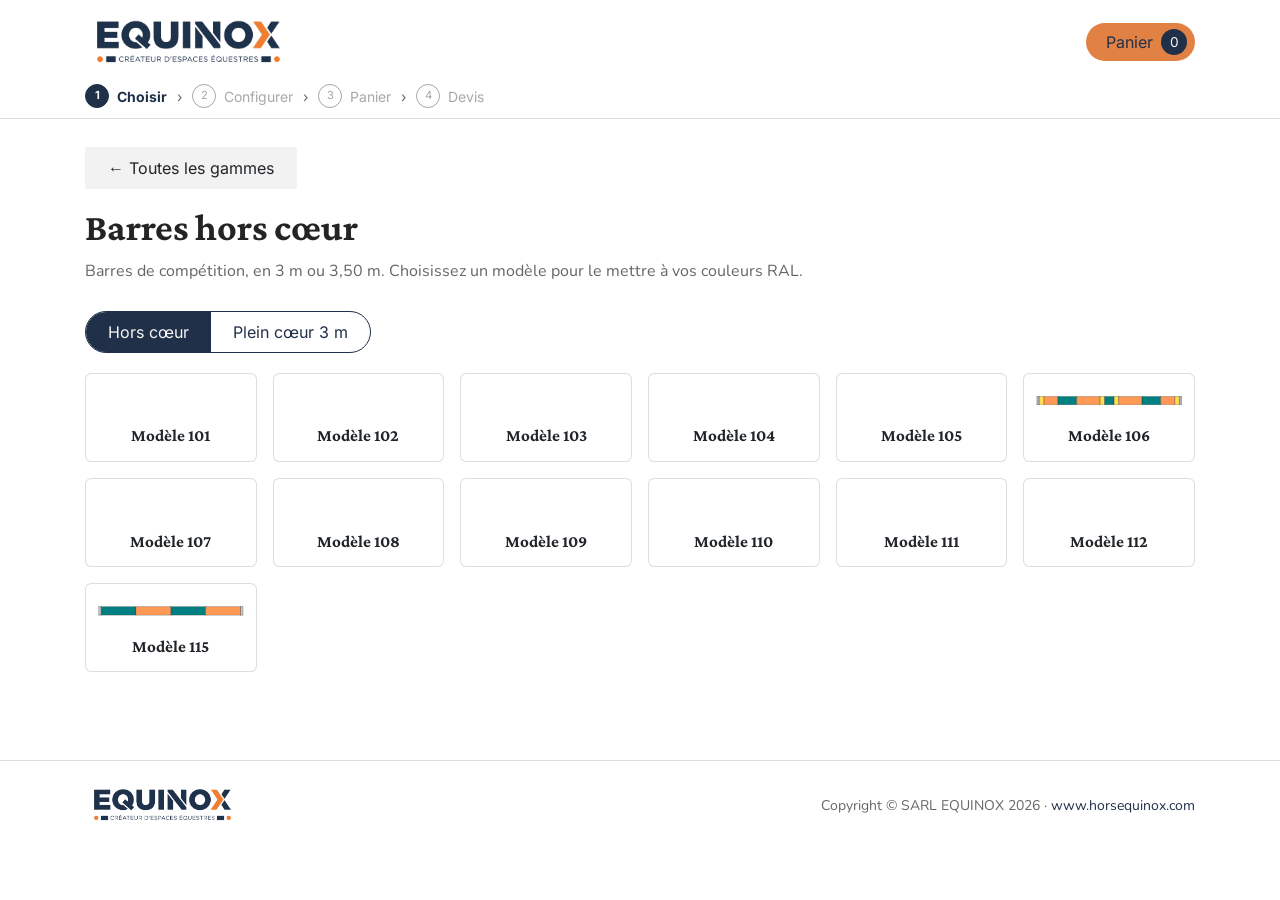
==== catalogue.html @ 30e72b15 "Catalogue par gamme (catalogue.html) et page sur-mesure.html ; l'accueil ne garde que les tuiles cat" ====
<!DOCTYPE html>
<html lang="fr">

<head>
    <meta charset="UTF-8">
    <title>EQUINOX - Catalogue des barres hors cœur</title>
    <meta name="viewport" content="width=device-width, initial-scale=1.0">
    <meta name="description" content="Catalogue des barres d'obstacles EQUINOX : choisissez un modèle de barre hors cœur ou plein cœur 3 m, puis personnalisez ses couleurs RAL.">
    <link rel="icon" href="img/icone-equinox.png" type="image/png">
    <link rel="stylesheet" href="css/site.css">
    <script src="js/layout.js" defer></script>
    <style>
        /* Catalogue d'une gamme (catalogue.html?gamme=hors-coeur ou plein-coeur) : sélecteur de
           gamme, puis grille compacte de vignettes. */

        /* Sélecteur de gamme : deux boutons accolés, celui de la gamme affichée est marine. */
        .gamme-switch {
            display: inline-flex;
            max-width: 100%;
            margin-bottom: 20px;
            border: 1px solid var(--color-dark);
            border-radius: var(--radius-pill);
            overflow: hidden;
            font-family: var(--font-family-ui);
        }

        .gamme-switch-btn {
            padding: 8px 22px;
            color: var(--color-dark);
            text-align: center;
            text-decoration: none;
            transition: background-color var(--transition), color var(--transition);
        }

        .gamme-switch-btn:hover {
            background: var(--color-grey-dark);
        }

        .gamme-switch-btn[aria-current="page"] {
            background: var(--color-dark);
            color: var(--color-text-on-dark);
        }

        /* Grille : 6 vignettes par ligne sur grand écran, 2 sur téléphone. */
        .catalog {
            display: grid;
            grid-template-columns: repeat(6, minmax(0, 1fr));
            gap: 16px;
        }

        .catalog-item {
            display: block;
            padding: 22px 12px 12px;
            background: var(--color-white);
            border: 1px solid var(--color-border-light);
            border-radius: var(--radius);
            text-align: center;
            text-decoration: none;
            color: inherit;
            transition: transform var(--transition), box-shadow var(--transition), border-color var(--transition);
        }

        .catalog-item:hover,
        .catalog-item:focus-visible {
            transform: translateY(-2px);
            box-shadow: var(--shadow-card);
            border-color: transparent;
        }

        .catalog-name {
            display: block;
            margin-top: 18px;
            font-family: var(--font-family-headings);
            font-weight: var(--font-weight-headings);
            font-size: 1.0625em;
            color: var(--color-text);
        }

        @media (max-width: 1100px) {
            .catalog {
                grid-template-columns: repeat(4, minmax(0, 1fr));
            }
        }

        @media (max-width: 768px) {
            .catalog {
                grid-template-columns: repeat(3, minmax(0, 1fr));
                gap: 12px;
            }
            .gamme-switch {
                display: flex;
            }
            .gamme-switch-btn {
                flex: 1 1 0;
                padding: 8px 10px;
            }
        }

        @media (max-width: 520px) {
            .catalog {
                grid-template-columns: repeat(2, minmax(0, 1fr));
            }
            .catalog-item {
                padding: 18px 10px 10px;
            }
            .catalog-name {
                margin-top: 14px;
            }
        }
    </style>
</head>

<body>
    <section class="page-intro">
        <a href="index.html" class="btn btn-neutral">← Toutes les gammes</a>
        <h1 id="gammeTitle">Barres hors cœur</h1>
        <p id="gammeIntro">Barres de compétition, en 3&nbsp;m ou 3,50&nbsp;m. Choisissez un modèle pour le mettre à vos couleurs RAL.</p>
    </section>

    <main class="container">
        <nav class="gamme-switch" aria-label="Gamme affichée">
            <a class="gamme-switch-btn" href="catalogue.html?gamme=hors-coeur" data-gamme="hors-coeur" aria-current="page">Hors cœur</a>
            <a class="gamme-switch-btn" href="catalogue.html?gamme=plein-coeur" data-gamme="plein-coeur">Plein cœur 3&nbsp;m</a>
        </nav>

        <div class="catalog" id="catalog"></div>
    </main>

    <!-- js/cart.js : liste des modèles de chaque gamme (CATALOGUE). -->
    <script src="js/cart.js"></script>
    <script>
        // Gamme demandée dans l'adresse ; hors cœur si elle est absente ou inconnue.
        const requested = new URLSearchParams(window.location.search).get("gamme");
        const gamme = CATALOGUE[requested] ? requested : HORS_COEUR;
        const range = CATALOGUE[gamme];

        document.title = `EQUINOX - Catalogue des ${range.label.toLowerCase()}`;
        document.getElementById("gammeTitle").textContent = range.label;
        document.getElementById("gammeIntro").textContent = range.intro;
        document.querySelectorAll(".gamme-switch-btn").forEach(button => {
            if (button.dataset.gamme === gamme) button.setAttribute("aria-current", "page");
            else button.removeAttribute("aria-current");
        });

        // Une vignette par modèle : la première vue de la barre (.bar-view, css/site.css) et son nom.
        document.getElementById("catalog").innerHTML = range.models.map(model => `
            <a class="catalog-item" href="config.html?model=${model}&amp;gamme=${gamme}">
                <span class="bar-view"><img src="Bar_V${model}.svg" alt=""></span>
                <span class="catalog-name">Modèle ${model}</span>
            </a>`).join("");
    </script>
</body>

</html>
---- css/site.css ----
/* Styles communs aux pages du configurateur EQUINOX (accueil, catalogue, sur mesure, configurateurs,
   panier, devis).
   Chaque page garde dans son propre <style>, après ce fichier, ce qui lui est propre et ses
   écarts par rapport aux valeurs ci-dessous. Le thème (couleurs, police) se règle dans :root. */

/* Polices embarquées (fonts/, licence SIL OFL 1.1, voir DESIGN.md § 4) : aucun appel réseau.
   Nunito et Inter sont des polices variables (un fichier couvre toutes les graisses). */

@font-face {
    font-family: 'Nunito';
    font-style: normal;
    font-weight: 300 700;
    font-display: swap;
    src: url('../fonts/nunito.woff2') format('woff2');
}

@font-face {
    font-family: 'Crimson Pro';
    font-style: normal;
    font-weight: 700;
    font-display: swap;
    src: url('../fonts/crimson-pro-700.woff2') format('woff2');
}

@font-face {
    font-family: 'Crimson Pro';
    font-style: italic;
    font-weight: 700;
    font-display: swap;
    src: url('../fonts/crimson-pro-700italic.woff2') format('woff2');
}

@font-face {
    font-family: 'Inter';
    font-style: normal;
    font-weight: 400 700;
    font-display: swap;
    src: url('../fonts/inter.woff2') format('woff2');
}

:root {
    /* Polices embarquées (fonts/, voir DESIGN.md § 4) */
    --font-family: 'Nunito', 'Segoe UI', Tahoma, Arial, sans-serif;
    --font-family-headings: 'Crimson Pro', Georgia, 'Times New Roman', serif;
    --font-family-ui: 'Inter', 'Segoe UI', Tahoma, Arial, sans-serif;   /* menu, boutons */
    --font-size-base: 16px;
    --line-height-base: 1.5;
    --font-weight-headings: 700;

    /* Couleurs de la charte EQUINOX (relevées sur horsequinox.com, DESIGN.md § 3) */
    --color-dark: #203049;              /* marine : en-tête, titres sur fond sombre, bouton principal */
    --color-dark-hover: #101926;
    --color-text: #212529;
    --color-text-headings: #242424;
    --color-text-muted: rgba(33, 37, 41, 0.7);
    --color-text-on-dark: #F7F6F6;
    --color-accent: #E18244;            /* orange : appel à l'action, sélection, mise en avant */
    --color-accent-hover: #D16721;
    --color-accent-dark: #D16721;       /* ancien nom conservé */
    --color-accent-tint: #FBEADC;       /* orange très clair pour les survols de lignes (dérivé, pas mesuré) */
    --color-success: #203049;           /* les actions « valider » sont marine */
    --color-success-dark: #101926;
    --color-orange: #E18244;
    --color-orange-dark: #D16721;
    --color-grey: rgba(0, 0, 0, 0.05);  /* bouton neutre */
    --color-grey-dark: rgba(0, 0, 0, 0.1);
    --color-light: #F7F6F6;
    --color-white: #FFFFFF;

    /* Fonds et bordures */
    --color-page-bg: #FFFFFF;
    --color-surface: #FFFFFF;
    --color-bg-soft: #F7F6F6;
    --color-bg-panel: #F7F6F6;
    --color-bg-disabled: #F7F6F6;
    --color-border: rgba(33, 37, 41, 0.15);
    --color-border-light: rgba(33, 37, 41, 0.15);
    --color-border-soft: rgba(33, 37, 41, 0.15);
    --color-border-faint: rgba(33, 37, 41, 0.1);
    --color-input-border: rgba(33, 37, 41, 0.15);
    --color-ink: #000;
    --color-text-strong: #212529;
    --color-text-soft: rgba(33, 37, 41, 0.7);

    /* Formes */
    --radius: 6.4px;                    /* images, cartes, champs */
    --radius-pill: 100px;               /* boutons */
    --shadow-card: 0 8px 16px rgba(225, 130, 68, 0.35);  /* halo orange des cartes, atténué */
    --shadow-image: 0 4px 16px rgba(0, 0, 0, 0.12);
    --transition: 0.15s ease-in-out;

    /* Mise en page */
    --container-max: 1140px;
    --container-gutter: 15px;
    --section-padding-top: 56px;
    --section-padding-bottom: 72px;
    --logo-height: 120px;
    --logo-height-mobile: 80px;

    /* Anneau de la pastille RAL sélectionnée */
    --swatch-ring: 0 0 0 2px var(--color-white), 0 0 0 4px var(--color-accent);
}

/* Reset */

* {
    margin: 0;
    padding: 0;
    box-sizing: border-box;
}

[hidden] {
    display: none !important;
}

/* L'en-tête reste visible au défilement : les ancres s'arrêtent dessous. */
html {
    scroll-padding-top: 130px;
}

body {
    font-family: var(--font-family);
    font-size: var(--font-size-base);
    line-height: var(--line-height-base);
    background: var(--color-page-bg);
    color: var(--color-text);
}

h1,
h2,
h3,
h4,
.section-title {
    font-family: var(--font-family-headings);
    font-weight: var(--font-weight-headings);
    line-height: 1.2;
}

/* En-tête commun (injecté par js/layout.js) : logo, bouton Panier, étapes du parcours */

.site-header {
    position: sticky;
    top: 0;
    z-index: 100;
    background: var(--color-white);
    border-bottom: 1px solid var(--color-border);
}

.site-header-bar {
    max-width: var(--container-max);
    margin: 0 auto;
    padding: 10px var(--container-gutter);
    display: flex;
    align-items: center;
    justify-content: space-between;
    gap: 16px;
}

.site-logo {
    display: block;
    line-height: 0;
}

.site-logo img {
    height: 64px;
    width: auto;
}

/* Bouton Panier : pilule orange, indépendante des styles de boutons des pages */
.site-cart-btn {
    display: inline-flex;
    align-items: center;
    gap: 8px;
    padding: 6px 8px 6px 20px;
    font-family: var(--font-family-ui);
    font-size: 1em;
    line-height: 1.5;
    background: var(--color-accent);
    color: var(--color-dark);
    border-radius: var(--radius-pill);
    text-decoration: none;
    white-space: nowrap;
    transition: background-color var(--transition), color var(--transition);
}

.site-cart-btn:hover {
    background: var(--color-accent-hover);
    color: var(--color-ink);
}

.site-cart-count {
    display: inline-block;
    min-width: 26px;
    padding: 0 8px;
    border-radius: var(--radius-pill);
    background: var(--color-dark);
    color: var(--color-text-on-dark);
    font-size: 0.85em;
    line-height: 26px;
    text-align: center;
}

.site-steps {
    max-width: var(--container-max);
    margin: 0 auto;
    padding: 0 var(--container-gutter) 10px;
    display: flex;
    flex-wrap: wrap;
    align-items: center;
    gap: 4px 6px;
    list-style: none;
    font-family: var(--font-family-ui);
    font-size: 0.875em;
}

.site-steps li {
    display: flex;
    align-items: center;
}

.site-steps li + li::before {
    content: "›";
    margin: 0 10px 0 4px;
    color: var(--color-text-muted);
}

.site-step {
    display: inline-flex;
    align-items: center;
    gap: 8px;
    color: var(--color-text-muted);
    text-decoration: none;
    white-space: nowrap;
}

.site-step-num {
    width: 24px;
    height: 24px;
    border: 1px solid currentColor;
    border-radius: 50%;
    display: inline-flex;
    align-items: center;
    justify-content: center;
    font-size: 0.8em;
    line-height: 1;
}

.site-step-current {
    color: var(--color-dark);
    font-weight: 700;
}

.site-step-current .site-step-num {
    background: var(--color-dark);
    border-color: var(--color-dark);
    color: var(--color-text-on-dark);
}

.site-step-done {
    color: var(--color-dark);
}

.site-step-done:hover {
    text-decoration: underline;
}

.site-step-todo {
    color: rgba(33, 37, 41, 0.4);
}

/* Bandeau « modification en cours » (js/cart.js, showEditBanner) */

.edit-banner {
    display: flex;
    flex-wrap: wrap;
    align-items: center;
    justify-content: space-between;
    gap: 8px 16px;
    margin-bottom: 20px;
    padding: 10px 14px;
    background: var(--color-accent-tint);
    border-left: 4px solid var(--color-accent);
    border-radius: var(--radius);
}

.edit-banner-text {
    flex: 1 1 260px;
}

.edit-banner .btn {
    padding: 4px 14px;
    font-size: 0.9em;
}

/* Titre de page, sous l'en-tête */

.page-intro {
    max-width: var(--container-max);
    margin: 0 auto;
    padding: 28px var(--container-gutter) 0;
}

.page-intro h1 {
    font-size: 2.375em;              /* 38 px, comme les titres du site EQUINOX */
    color: var(--color-text-headings);
    margin-bottom: 8px;
}

.page-intro p {
    color: var(--color-text-muted);
    max-width: 800px;
    margin-bottom: 8px;
}

.page-intro .btn {
    margin-bottom: 16px;
}

@media (max-width: 768px) {
    .site-header-bar {
        padding: 8px var(--container-gutter);
    }
    .site-logo img {
        height: 48px;
    }
    .site-cart-btn {
        padding: 4px 6px 4px 14px;
        font-size: 0.9em;
    }
    .site-steps {
        font-size: 0.8em;
        padding-bottom: 8px;
    }
    .site-steps li + li::before {
        margin: 0 6px 0 2px;
    }
    .site-step {
        gap: 5px;
    }
    .site-step-num {
        width: 20px;
        height: 20px;
    }
    .page-intro {
        padding-top: 20px;
    }
    .page-intro h1 {
        font-size: 1.75em;           /* 28 px sur téléphone */
    }
}

/* Conteneur principal et sections */

.container {
    max-width: var(--container-max);
    margin: 0 auto;
    background: var(--color-surface);
    padding: 20px var(--container-gutter) 40px;
}

.section {
    margin-bottom: 30px;
    padding-bottom: 20px;
    border-bottom: 1px solid var(--color-border);
}

.section:last-child {
    border-bottom: none;
}

.section-title {
    font-size: 1.5em;                /* 24 px, sans filet */
    color: var(--color-text-headings);
    margin-bottom: 16px;
}

/* Boutons : trois classes seulement.
   .btn-primary   pilule marine  : l'action qui fait avancer (ajouter au panier, générer le devis, PDF)
   .btn-secondary pilule orange  : ouvrir ou continuer (voir le panier, configurer, mettre à jour)
   .btn-neutral   gris clair, coins carrés : revenir, vider, supprimer */

.btn {
    display: inline-block;
    padding: 8px 22px;
    font-family: var(--font-family-ui);
    font-size: 1em;
    font-weight: 400;
    line-height: 1.5;
    text-align: center;
    text-decoration: none;
    border: 1px solid transparent;
    border-radius: var(--radius-pill);
    cursor: pointer;
    transition: color var(--transition), background-color var(--transition), border-color var(--transition);
}

.btn-primary {
    background: var(--color-dark);
    color: var(--color-text-on-dark);
}

.btn-primary:hover:not(:disabled) {
    background: var(--color-dark-hover);
}

.btn-secondary {
    background: var(--color-accent);
    color: var(--color-dark);
}

.btn-secondary:hover:not(:disabled) {
    background: var(--color-accent-hover);
    color: var(--color-ink);
}

.btn-neutral {
    background: var(--color-grey);
    color: var(--color-text);
    border-radius: 1px;
}

.btn-neutral:hover:not(:disabled) {
    background: var(--color-grey-dark);
}

.btn:disabled {
    opacity: 0.65;
    cursor: default;
}

/* Barre d'action des configurateurs : « Ajouter au panier » et « Retour au catalogue ».
   Sur téléphone, elle reste fixée en bas de l'écran tant que le configurateur est à l'écran. */
.action-bar {
    display: flex;
    flex-wrap: wrap;
    justify-content: center;
    gap: 12px;
    margin-top: 32px;
    padding-top: 24px;
    border-top: 1px solid var(--color-border);
}

@media (max-width: 768px) {
    .action-bar {
        position: sticky;
        bottom: 0;
        z-index: 50;
        margin: 24px calc(-1 * var(--container-gutter)) 0;
        padding: 12px var(--container-gutter);
        background: var(--color-white);
        box-shadow: 0 -4px 12px rgba(0, 0, 0, 0.08);
    }
    .action-bar .btn {
        flex: 1 1 0;
        padding-left: 10px;
        padding-right: 10px;
    }
    .container:has(> .action-bar) {
        padding-bottom: 0;
    }
}

.text-muted {
    color: var(--color-text-muted);
}

/* Formulaires des configurateurs : longueur, quantité, options */

.controls {
    display: flex;
    gap: 24px;
    align-items: center;
    flex-wrap: wrap;
    margin-bottom: 10px;
}

.control-group {
    display: flex;
    flex-direction: column;
    gap: 6px;
}

.control-group label {
    font-size: 0.8em;
    color: var(--color-text-muted);
    text-transform: uppercase;
    letter-spacing: 0.5px;
    font-weight: 400;
}

.control-group select,
.control-group input[type="number"] {
    padding: 8px 12px;
    border: 1px solid var(--color-input-border);
    border-radius: var(--radius);
    font-family: inherit;
    font-size: 1em;
    background: var(--color-white);
}

.control-group input[type="number"] {
    width: 80px;
    text-align: center;
}

/* Aperçu de la barre */

.preview-options {
    margin-top: 12px;
}

#svgContainer {
    background: var(--color-white);
    padding: 20px;
    border: 1px solid var(--color-border);
    margin: 10px 0 0;
    min-height: 180px;
    display: flex;
    align-items: center;
    justify-content: center;
}

#svgContainer svg {
    max-width: 100%;
    height: auto;
    display: block;
}

/* Grandes tuiles de choix : les trois gammes sur l'accueil, les trois configurateurs sur
   sur-mesure.html. Un visuel, un titre et une phrase ; empilées sur téléphone. */

.choices {
    display: grid;
    grid-template-columns: repeat(3, 1fr);
    gap: 24px;
}

.choice {
    display: flex;
    flex-direction: column;
    background: var(--color-white);
    border: 1px solid var(--color-border-light);
    border-radius: var(--radius);
    overflow: hidden;
    text-decoration: none;
    color: inherit;
    transition: transform var(--transition), box-shadow var(--transition), border-color var(--transition);
}

.choice:hover,
.choice:focus-visible {
    transform: translateY(-2px);
    box-shadow: var(--shadow-card);
    border-color: transparent;
}

/* Visuel : une ou plusieurs barres, l'une sous l'autre. */
.choice-visual {
    display: flex;
    flex-direction: column;
    justify-content: center;
    gap: 14px;
    min-height: 170px;
    padding: 20px 22px;
    background: var(--color-bg-soft);
}

.choice-visual > img {
    display: block;
    width: 100%;
    height: auto;
}

.choice-body {
    padding: 18px 22px 22px;
}

.choice-body h2 {
    font-size: 1.5em;
    color: var(--color-text-headings);
    margin-bottom: 6px;
}

.choice-body p {
    color: var(--color-text-muted);
}

@media (max-width: 768px) {
    .choices {
        grid-template-columns: minmax(0, 1fr);
        gap: 16px;
    }
    .choice-visual {
        min-height: 0;
        gap: 10px;
        padding: 16px;
    }
    .choice-body {
        padding: 14px 16px 16px;
    }
}

/* Vue unique d'un modèle du catalogue. Les fichiers Bar_V1xx.svg sont des images de 500 x 280
   qui dessinent quatre vues de la barre, l'une sous l'autre, toutes sur le même gabarit :
   on ne montre que la première (x 43,5 à 460,5 et y 48,5 à 76,5 de l'image, soit 417 x 28).
   Usage : <span class="bar-view"><img src="Bar_V101.svg" alt="..."></span> */

.bar-view {
    display: block;
    position: relative;
    overflow: hidden;
    height: 0;
    padding-top: calc(100% * 28 / 417);
}

.bar-view img {
    position: absolute;
    left: calc(-100% * 43.5 / 417);
    top: calc(-100% * 48.5 / 28);
    width: calc(100% * 500 / 417);
    max-width: none;
    height: auto;
}

/* Palette RAL : pastilles et libellés (aussi utilisés par le panier et le devis) */

.color-palette {
    display: grid;
    grid-template-columns: repeat(auto-fill, minmax(60px, 1fr));
    gap: 12px 6px;
    padding: 8px;
    border: 1px solid var(--color-border-light);
    background: var(--color-bg-soft);
}

.color-item {
    display: flex;
    flex-direction: column;
    align-items: center;
    gap: 4px;
}

.color-swatch {
    width: 44px;
    height: 44px;
    border: 2px solid var(--color-input-border);
    transition: all 0.15s;
}

.color-swatch:hover {
    transform: translateY(-1px);
}

.color-swatch.selected {
    border: 3px solid var(--color-accent);
    box-shadow: var(--swatch-ring);
}

.color-label {
    font-size: 0.7em;
    color: var(--color-text-muted);
    text-align: center;
    font-weight: 500;
}

/* Notifications dans la page (js/notify.js) : toast, boîte de confirmation, erreur de champ */

.toast-container {
    position: fixed;
    left: 50%;
    bottom: 16px;
    transform: translateX(-50%);
    z-index: 300;
    display: flex;
    flex-direction: column;
    gap: 8px;
    width: calc(100% - 32px);
    max-width: 560px;
    pointer-events: none;
}

.toast {
    pointer-events: auto;
    display: flex;
    flex-wrap: wrap;
    align-items: center;
    gap: 8px 16px;
    padding: 12px 40px 12px 16px;
    position: relative;
    background: var(--color-dark);
    color: var(--color-text-on-dark);
    border-left: 4px solid var(--color-accent);
    border-radius: var(--radius);
    box-shadow: 0 8px 24px rgba(0, 0, 0, 0.25);
    animation: toast-in 0.2s ease-out;
}

.toast-error {
    border-left-color: #e05a3a;
}

.toast-leaving {
    opacity: 0;
    transition: opacity 0.2s;
}

@keyframes toast-in {
    from { opacity: 0; transform: translateY(8px); }
    to { opacity: 1; transform: none; }
}

.toast-message {
    flex: 1 1 200px;
}

.toast-actions {
    display: flex;
    gap: 8px;
}

.toast .toast-btn {
    padding: 4px 14px;
    font-size: 0.9em;
}

.toast .btn-neutral {
    background: rgba(255, 255, 255, 0.15);
    color: var(--color-text-on-dark);
    border-radius: var(--radius-pill);
}

.toast .btn-neutral:hover:not(:disabled) {
    background: rgba(255, 255, 255, 0.25);
}

.toast-close {
    position: absolute;
    top: 6px;
    right: 8px;
    width: 28px;
    height: 28px;
    border: none;
    border-radius: 50%;
    background: transparent;
    color: var(--color-text-on-dark);
    font-size: 20px;
    line-height: 1;
    cursor: pointer;
}

.toast-close:hover {
    background: rgba(255, 255, 255, 0.15);
}

.confirm-dialog {
    margin: auto;                    /* centré : le reset global met margin à 0 */
    border: none;
    border-radius: var(--radius);
    padding: 24px;
    width: calc(100% - 32px);
    max-width: 440px;
    color: var(--color-text);
    box-shadow: 0 16px 40px rgba(0, 0, 0, 0.3);
}

.confirm-dialog::backdrop {
    background: rgba(32, 48, 73, 0.55);
}

.confirm-title {
    font-size: 1.25em;
    margin-bottom: 8px;
}

.confirm-message {
    margin-bottom: 20px;
    line-height: 1.5;
}

.confirm-actions {
    display: flex;
    justify-content: flex-end;
    gap: 10px;
    flex-wrap: wrap;
}

.field-error {
    flex-basis: 100%;
    width: 100%;
    margin: 6px 0 0;
    color: #b42318;
    font-size: 0.9em;
    line-height: 1.4;
}

.action-bar .field-error {
    text-align: center;
    margin: 0;
}

/* Pied de page commun (injecté par js/layout.js) */

.site-footer {
    margin-top: 48px;
    border-top: 1px solid var(--color-border);
    background: var(--color-white);
}

.site-footer-inner {
    max-width: var(--container-max);
    margin: 0 auto;
    padding: 20px var(--container-gutter) 24px;
    display: flex;
    flex-wrap: wrap;
    align-items: center;
    justify-content: space-between;
    gap: 12px 24px;
}

.site-footer-logo {
    display: block;
    line-height: 0;
}

.site-footer-logo img {
    height: 48px;
    width: auto;
}

.site-footer-text {
    color: var(--color-text-muted);
    font-size: 0.875em;
}

.site-footer-text a {
    color: var(--color-dark);
    text-decoration: none;
}

.site-footer-text a:hover {
    text-decoration: underline;
}
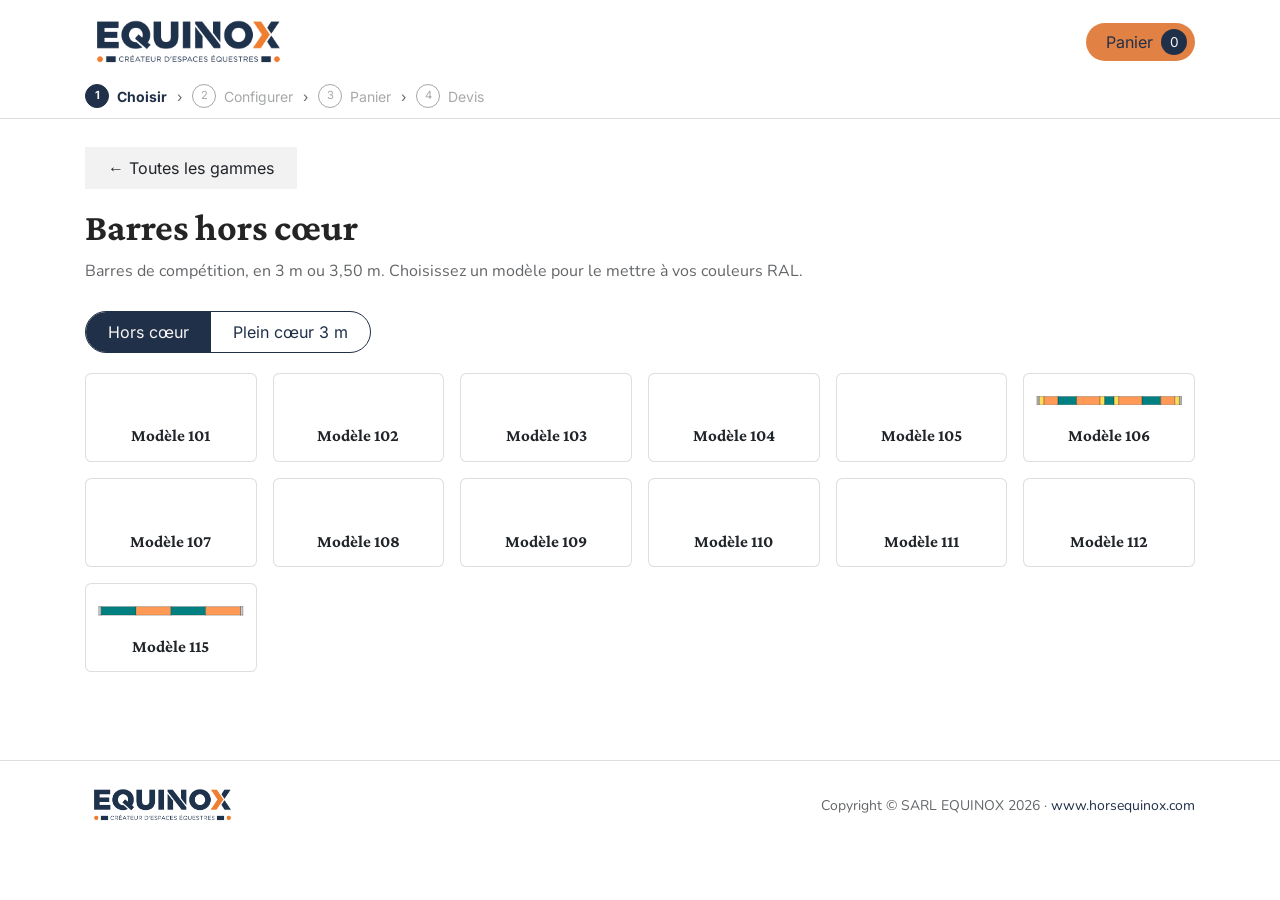
==== commit 5b3fa69d: "Hors ligne : manifest et service worker (réseau d'abord, cache en secours), PDF généré sans dépendre" ====
--- a/catalogue.html
+++ b/catalogue.html
@@ -7,6 +7,8 @@
     <meta name="viewport" content="width=device-width, initial-scale=1.0">
     <meta name="description" content="Catalogue des barres d'obstacles EQUINOX : choisissez un modèle de barre hors cœur ou plein cœur 3 m, puis personnalisez ses couleurs RAL.">
     <link rel="icon" href="img/icone-equinox.png" type="image/png">
+    <link rel="manifest" href="manifest.webmanifest">
+    <link rel="apple-touch-icon" href="img/icone-equinox.png">
     <link rel="stylesheet" href="css/site.css">
     <script src="js/layout.js" defer></script>
     <style>
--- a/css/site.css
+++ b/css/site.css
@@ -455,7 +455,7 @@
         padding-left: 10px;
         padding-right: 10px;
     }
-    .container:has(> .action-bar) {
+    .container:has(.action-bar) {
         padding-bottom: 0;
     }
 }
@@ -505,10 +505,6 @@
 
 /* Aperçu de la barre */
 
-.preview-options {
-    margin-top: 12px;
-}
-
 #svgContainer {
     background: var(--color-white);
     padding: 20px;
@@ -524,6 +520,173 @@
     max-width: 100%;
     height: auto;
     display: block;
+}
+
+/* Mise en page des quatre configurateurs (.container.configurator).
+   .config-main : aperçu de la barre (.config-preview), options (.config-options) et barre d'action ;
+   .config-side : palette RAL.
+   À partir de 900 px, deux colonnes : .config-main à gauche, fixée sous l'en-tête pendant que la
+   palette défile à droite. En dessous, tout est empilé (aperçu, palette, options, barre d'action)
+   et seul l'aperçu reste collé sous l'en-tête.
+   --header-height : hauteur de l'en-tête, mesurée par js/layout.js. */
+
+.page-intro:has(+ .configurator) {
+    padding-top: 16px;
+}
+
+.page-intro:has(+ .configurator) h1 {
+    margin-bottom: 2px;
+}
+
+.page-intro:has(+ .configurator) p {
+    margin-bottom: 0;
+}
+
+.configurator {
+    display: flex;
+    flex-direction: column;
+    padding-top: 12px;
+}
+
+/* Empilé : les blocs de .config-main se rangent directement dans .configurator, la palette
+   (.config-side) vient s'intercaler entre l'aperçu et les options. */
+.config-main {
+    display: contents;
+}
+
+.config-side {
+    order: 1;
+    margin-top: 20px;
+}
+
+.config-options {
+    order: 2;
+    margin-top: 20px;
+}
+
+.configurator .action-bar {
+    order: 3;
+}
+
+.configurator .section {
+    margin-bottom: 0;
+    padding-bottom: 0;
+    border-bottom: none;
+}
+
+.configurator .section-title {
+    font-size: 1.25em;               /* 20 px : les titres de bloc ne doivent pas prendre de hauteur */
+    margin-bottom: 8px;
+}
+
+/* Options sur une seule ligne, libellés au-dessus des champs. Les champs ne passent jamais à la
+   ligne : si la place manque (téléphone), c'est la liste la plus large qui rétrécit. Seul un
+   message d'erreur (.field-error, js/notify.js) occupe une ligne à lui sous les champs. */
+.configurator .controls {
+    align-items: flex-start;
+    gap: 8px 16px;
+    margin-bottom: 0;
+}
+
+.configurator .control-group {
+    flex: 1 1 0;
+    min-width: 0;
+    max-width: max-content;
+}
+
+.configurator .control-group > label:first-child {
+    overflow: hidden;
+    text-overflow: ellipsis;
+    white-space: nowrap;
+}
+
+.configurator .control-group select {
+    max-width: 100%;
+}
+
+.configurator .controls .field-error {
+    order: 1;                        /* sous toute la ligne, quel que soit le champ en erreur */
+    flex: 0 0 100%;
+    margin-top: 0;
+}
+
+/* Téléphone : trois champs tiennent de front sans tronquer « 3,50 m (350 cm) ». */
+@media (max-width: 420px) {
+    .configurator .controls {
+        column-gap: 10px;
+    }
+    .configurator .control-group select {
+        padding-left: 8px;
+        padding-right: 8px;
+    }
+    .configurator .control-group input[type="number"] {
+        width: 64px;
+    }
+}
+
+/* Cadre de l'aperçu ; #svgContainer ne contient que le dessin. */
+.config-preview {
+    display: flex;
+    align-items: center;
+    justify-content: center;
+    padding: 16px 12px;
+    background: var(--color-white);
+    border: 1px solid var(--color-border);
+}
+
+.configurator #svgContainer {
+    display: block;
+    width: 100%;
+    min-height: 0;
+    margin: 0;
+    padding: 0;
+    border: none;
+}
+
+.configurator #svgContainer svg {
+    touch-action: manipulation;
+}
+
+/* Empilé : l'aperçu reste collé sous l'en-tête, sur toute la largeur de l'écran, tant que la
+   fenêtre est assez haute pour laisser de la place à la palette. */
+@media (max-width: 899px) and (min-height: 520px) {
+    .config-preview {
+        position: sticky;
+        top: var(--header-height, 93px);
+        z-index: 40;
+        margin: 0 calc(-1 * var(--container-gutter));
+        padding: 10px var(--container-gutter);
+        border-width: 0 0 1px;
+        box-shadow: 0 4px 8px rgba(0, 0, 0, 0.06);
+    }
+}
+
+@media (min-width: 900px) {
+    .configurator {
+        display: grid;
+        grid-template-columns: minmax(0, 55fr) minmax(0, 45fr);
+        column-gap: 32px;
+        align-items: start;
+    }
+    .config-main {
+        display: block;
+        position: sticky;
+        top: calc(var(--header-height, 119px) + 12px);
+    }
+    .config-side {
+        margin-top: 0;
+    }
+    .config-options {
+        margin-top: 16px;
+    }
+    .configurator .action-bar {
+        justify-content: flex-start;
+        margin-top: 16px;
+        padding-top: 16px;
+    }
+    .configurator .action-bar .field-error {
+        text-align: left;
+    }
 }
 
 /* Grandes tuiles de choix : les trois gammes sur l'accueil, les trois configurateurs sur
@@ -661,6 +824,101 @@
     color: var(--color-text-muted);
     text-align: center;
     font-weight: 500;
+}
+
+/* Palette compacte des configurateurs (js/ral-picker.js) : le numéro RAL seul sous la pastille, le
+   libellé complet en infobulle. Pastilles de 44 px au doigt, de 32 px et 8 par ligne à partir de 900 px. */
+
+.configurator .color-palette {
+    grid-template-columns: repeat(auto-fill, minmax(48px, 1fr));
+    gap: 10px 4px;
+}
+
+.configurator .color-item {
+    gap: 2px;
+    min-width: 0;
+    cursor: pointer;
+    touch-action: manipulation;
+}
+
+.configurator .color-label {
+    max-width: 100%;
+    overflow: hidden;
+    text-overflow: ellipsis;
+    white-space: nowrap;
+    font-size: 0.6875em;             /* 11 px */
+    line-height: 1.3;
+}
+
+/* Couleur sélectionnée, toujours affichée au-dessus de la palette : pastille, numéro, nom.
+   Sa hauteur ne dépend pas de la couleur (un libellé trop long est tronqué, il reste lisible en
+   infobulle sur la pastille) : la palette ne bouge pas quand on change de couleur. */
+.current-color {
+    display: flex;
+    flex-wrap: wrap;
+    align-items: center;
+    gap: 2px 8px;
+    margin-bottom: 8px;
+}
+
+.current-color-title {
+    flex: 0 0 auto;
+    font-size: 0.8em;
+    color: var(--color-text-muted);
+    text-transform: uppercase;
+    letter-spacing: 0.5px;
+}
+
+.current-color-value {
+    flex: 1 1 0;
+    min-width: 0;
+    min-height: 26px;
+    display: flex;
+    align-items: center;
+    gap: 8px;
+}
+
+.current-color-swatch {
+    flex: 0 0 auto;
+    width: 24px;
+    height: 24px;
+    border: 1px solid var(--color-input-border);
+}
+
+.current-color-code,
+.current-color-name {
+    min-width: 0;
+    overflow: hidden;
+    text-overflow: ellipsis;
+    white-space: nowrap;
+}
+
+.current-color-code {
+    font-weight: 700;
+    color: var(--color-dark);
+}
+
+.current-color-name {
+    color: var(--color-text-muted);
+}
+
+/* Téléphone : le titre sur une ligne, la couleur sur la suivante. */
+@media (max-width: 480px) {
+    .current-color-title,
+    .current-color-value {
+        flex-basis: 100%;
+    }
+}
+
+@media (min-width: 900px) {
+    .configurator .color-palette {
+        grid-template-columns: repeat(8, minmax(0, 1fr));
+        gap: 8px 4px;
+    }
+    .configurator .color-swatch {
+        width: 32px;
+        height: 32px;
+    }
 }
 
 /* Notifications dans la page (js/notify.js) : toast, boîte de confirmation, erreur de champ */
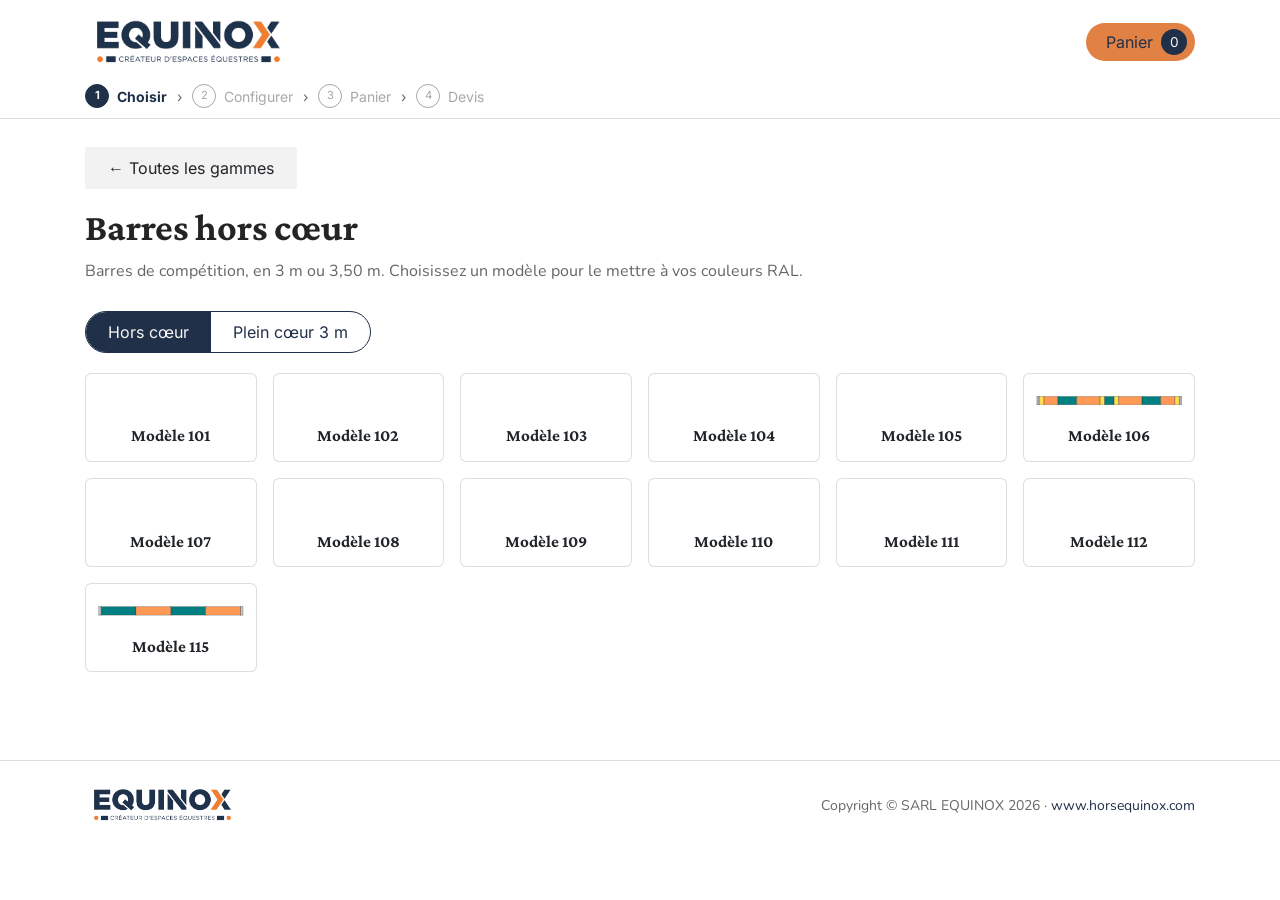
==== commit 35d1e4f8: "Tablette : cibles tactiles d'au moins 44 px, champ du devis gardé visible au-dessus du clavier virtu" ====
--- a/catalogue.html
+++ b/catalogue.html
@@ -109,6 +109,14 @@
                 margin-top: 14px;
             }
         }
+
+        /* Écrans tactiles : les deux boutons du sélecteur font 44 px de haut. */
+        @media (pointer: coarse) {
+            .gamme-switch-btn {
+                padding-top: 10px;
+                padding-bottom: 10px;
+            }
+        }
     </style>
 </head>
 
--- a/css/site.css
+++ b/css/site.css
@@ -1098,3 +1098,56 @@
 .site-footer-text a:hover {
     text-decoration: underline;
 }
+
+/* Écrans tactiles (tablette du salon, téléphone) : toute cible se touche sur au moins 44 px.
+   Rien ne change à la souris. Les sélecteurs commencent par « html » pour l'emporter sur les
+   tailles fixées dans le <style> des pages, chargé après ce fichier. */
+
+@media (pointer: coarse) {
+    html .btn {
+        display: inline-flex;
+        align-items: center;
+        justify-content: center;
+        min-height: 44px;
+    }
+
+    .site-cart-btn {
+        min-height: 44px;
+    }
+
+    /* Étapes et liens dans le texte : la surface tactile déborde du texte sans déplacer la mise en page. */
+    a.site-step {
+        padding: 12px 6px;
+        margin: -12px -6px;
+    }
+
+    .site-footer-text a {
+        padding: 13px 6px;
+        margin: 0 -6px;
+    }
+
+    /* Champs : 44 px de haut et 16 px de corps (en dessous, iOS zoome sur le champ à la saisie). */
+    html input:not([type="checkbox"]):not([type="radio"]),
+    html select,
+    html .control-group select,
+    html textarea {
+        min-height: 44px;
+        font-size: 16px;
+    }
+
+    html input[type="checkbox"] {
+        width: 24px;
+        height: 24px;
+    }
+
+    .toast-close {
+        top: 0;
+        right: 0;
+        width: 44px;
+        height: 44px;
+    }
+
+    .toast {
+        padding-right: 48px;
+    }
+}
